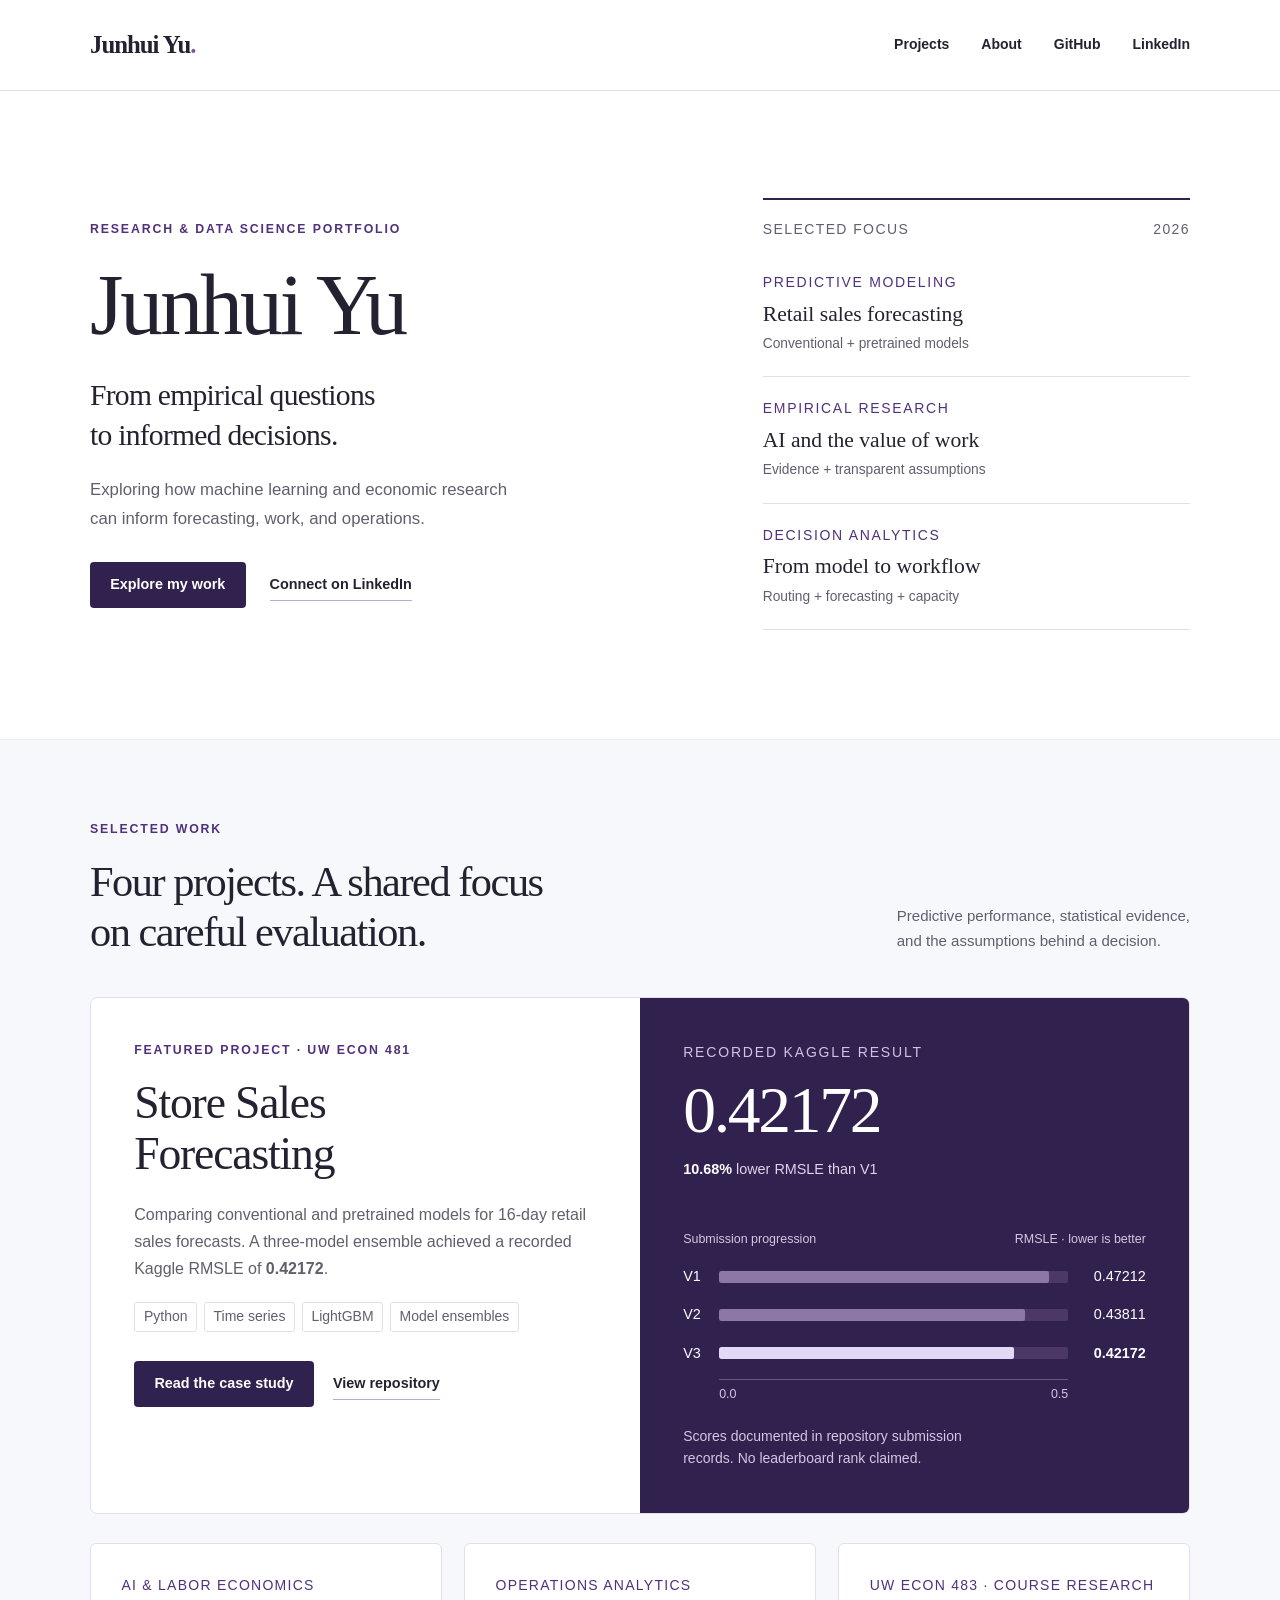
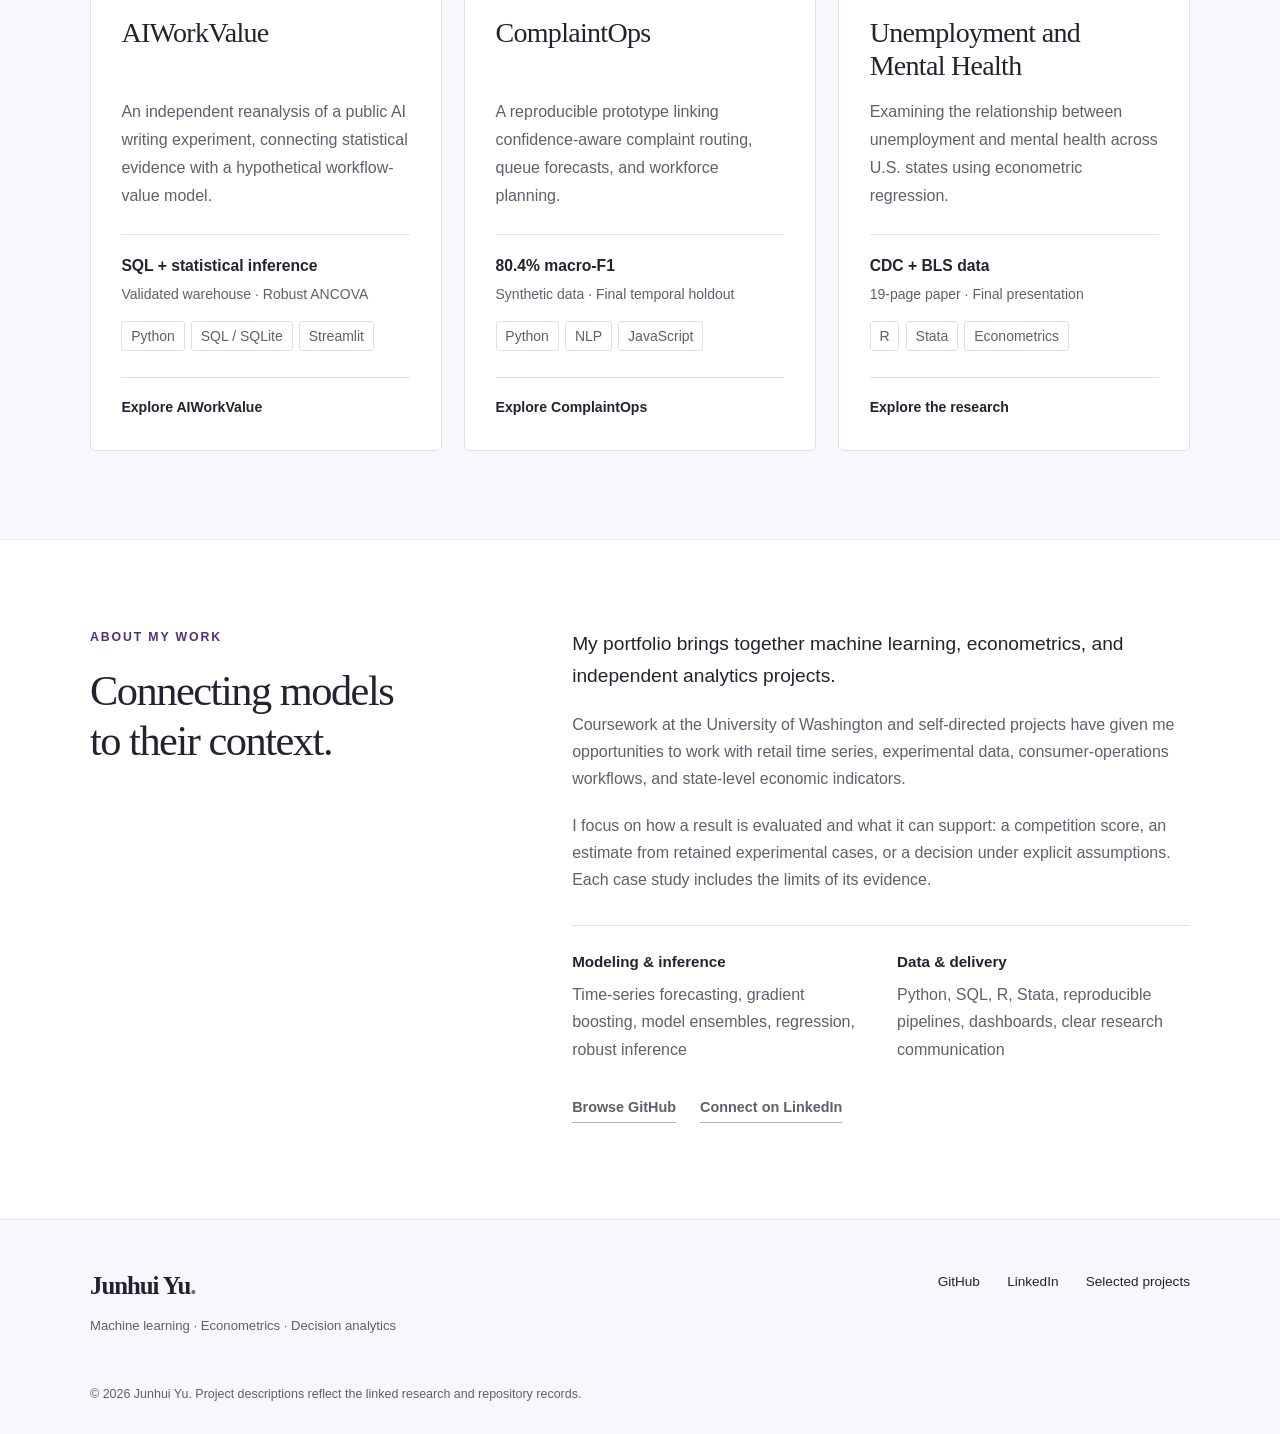
==== index.html @ fb5f219f "Publish Junhui Yu research and data science portfolio" ====
<!doctype html><html lang="en"><head><meta charset="utf-8"><meta name="viewport" content="width=device-width, initial-scale=1"><meta name="color-scheme" content="light"><meta name="description" content="Selected projects by Junhui Yu in retail forecasting, AI and work, operations analytics, and econometric research."><meta property="og:title" content="Junhui Yu | Research &amp; Data Science Portfolio"><meta property="og:description" content="Selected projects by Junhui Yu in retail forecasting, AI and work, operations analytics, and econometric research."><meta property="og:type" content="website"><meta name="theme-color" content="#31214e"><title>Junhui Yu | Research &amp; Data Science Portfolio</title><link rel="icon" href="favicon.svg" type="image/svg+xml"><link rel="stylesheet" href="styles.css"></head><body><a class="skip-link" href="#main">Skip to content</a><header class="site-header"><div class="shell header-inner"><a class="wordmark" href="index.html" aria-label="Junhui Yu home">Junhui Yu<span class="wordmark-dot">.</span></a><nav aria-label="Main navigation"><a href="#projects">Projects</a><a href="#about">About</a><a href="https://github.com/Simon-Yu-analytics" class="" target="_blank" rel="noopener noreferrer">GitHub<span class="sr-only"> (opens in a new tab)</span></a><a href="https://www.linkedin.com/in/simon-yu-014729362/" class="" target="_blank" rel="noopener noreferrer">LinkedIn<span class="sr-only"> (opens in a new tab)</span></a></nav></div></header><main id="main"><section class="hero shell"><div class="hero-copy"><p class="eyebrow">Research &amp; data science portfolio</p><h1>Junhui Yu</h1><p class="hero-statement">From empirical questions<br class="desktop-break"> to informed decisions.</p><p class="hero-description">Exploring how machine learning and economic research can inform forecasting, work, and operations.</p><div class="actions"><a class="button primary" href="#projects">Explore my work</a><a href="https://www.linkedin.com/in/simon-yu-014729362/" class="text-link" target="_blank" rel="noopener noreferrer">Connect on LinkedIn<span class="sr-only"> (opens in a new tab)</span></a></div></div><div class="hero-index"><div class="index-heading"><span>Selected focus</span><span>2026</span></div><a href="store-sales.html"><span>Predictive modeling</span><strong>Retail sales forecasting</strong><small>Conventional + pretrained models</small></a><a href="aiworkvalue.html"><span>Empirical research</span><strong>AI and the value of work</strong><small>Evidence + transparent assumptions</small></a><a href="complaintops.html"><span>Decision analytics</span><strong>From model to workflow</strong><small>Routing + forecasting + capacity</small></a></div></section>
<section class="projects-section" id="projects"><div class="shell"><div class="section-heading"><div><p class="eyebrow">Selected work</p><h2>Four projects. A shared focus<br class="desktop-break"> on careful evaluation.</h2></div><p>Predictive performance, statistical evidence,<br class="desktop-break"> and the assumptions behind a decision.</p></div>
<article class="featured-project"><div class="featured-copy"><p class="eyebrow">Featured project · UW ECON 481</p><h3><a href="store-sales.html">Store Sales<br class="desktop-break"> Forecasting</a></h3><p>Comparing conventional and pretrained models for 16-day retail sales forecasts. A three-model ensemble achieved a recorded Kaggle RMSLE of <strong>0.42172</strong>.</p><div class="tags"><span>Python</span><span>Time series</span><span>LightGBM</span><span>Model ensembles</span></div><div class="actions"><a class="button primary" href="store-sales.html">Read the case study</a><a href="https://github.com/Simon-Yu-3/StoreSalesForecasting" class="text-link" target="_blank" rel="noopener noreferrer">View repository<span class="sr-only"> (opens in a new tab)</span></a></div></div><div class="featured-evidence"><p class="evidence-label">Recorded Kaggle result</p><div class="big-score">0.42172</div><p class="score-change"><strong>10.68%</strong> lower RMSLE than V1</p><div class="score-chart" role="img" aria-label="Recorded Kaggle RMSLE: V1 0.47212, V2 0.43811, V3 0.42172. Lower is better."><div class="chart-top"><span>Submission progression</span><span>RMSLE · lower is better</span></div><div class="bar-row"><span>V1</span><div class="bar-track"><div class="bar" style="width:94.424%"></div></div><strong>0.47212</strong></div><div class="bar-row"><span>V2</span><div class="bar-track"><div class="bar" style="width:87.622%"></div></div><strong>0.43811</strong></div><div class="bar-row best"><span>V3</span><div class="bar-track"><div class="bar" style="width:84.344%"></div></div><strong>0.42172</strong></div><div class="chart-axis"><span>0.0</span><span>0.5</span></div></div><p class="chart-note">Scores documented in repository submission records. No leaderboard rank claimed.</p></div></article>
<div class="project-grid"><article class="project-card"><div class="card-category">AI &amp; labor economics</div><h3><a href="aiworkvalue.html">AIWorkValue</a></h3><p>An independent reanalysis of a public AI writing experiment, connecting statistical evidence with a hypothetical workflow-value model.</p><div class="card-evidence"><strong>SQL + statistical inference</strong><span>Validated warehouse · Robust ANCOVA</span></div><div class="tags"><span>Python</span><span>SQL / SQLite</span><span>Streamlit</span></div><a class="case-link" href="aiworkvalue.html">Explore AIWorkValue</a></article>
<article class="project-card"><div class="card-category">Operations analytics</div><h3><a href="complaintops.html">ComplaintOps</a></h3><p>A reproducible prototype linking confidence-aware complaint routing, queue forecasts, and workforce planning.</p><div class="card-evidence"><strong>80.4% macro-F1</strong><span>Synthetic data · Final temporal holdout</span></div><div class="tags"><span>Python</span><span>NLP</span><span>JavaScript</span></div><a class="case-link" href="complaintops.html">Explore ComplaintOps</a></article>
<article class="project-card"><div class="card-category">UW ECON 483 · Course research</div><h3><a href="unemployment-mental-health.html">Unemployment and<br> Mental Health</a></h3><p>Examining the relationship between unemployment and mental health across U.S. states using econometric regression.</p><div class="card-evidence"><strong>CDC + BLS data</strong><span>19-page paper · Final presentation</span></div><div class="tags"><span>R</span><span>Stata</span><span>Econometrics</span></div><a class="case-link" href="unemployment-mental-health.html">Explore the research</a></article></div></div></section>
<section class="about-section shell" id="about"><div><p class="eyebrow">About my work</p><h2>Connecting models<br> to their context.</h2></div><div class="about-copy"><p class="lead">My portfolio brings together machine learning, econometrics, and independent analytics projects.</p><p>Coursework at the University of Washington and self-directed projects have given me opportunities to work with retail time series, experimental data, consumer-operations workflows, and state-level economic indicators.</p><p>I focus on how a result is evaluated and what it can support: a competition score, an estimate from retained experimental cases, or a decision under explicit assumptions. Each case study includes the limits of its evidence.</p><div class="skills"><div><h3>Modeling &amp; inference</h3><p>Time-series forecasting, gradient boosting, model ensembles, regression, robust inference</p></div><div><h3>Data &amp; delivery</h3><p>Python, SQL, R, Stata, reproducible pipelines, dashboards, clear research communication</p></div></div><div class="actions"><a href="https://github.com/Simon-Yu-analytics" class="text-link" target="_blank" rel="noopener noreferrer">Browse GitHub<span class="sr-only"> (opens in a new tab)</span></a><a href="https://www.linkedin.com/in/simon-yu-014729362/" class="text-link" target="_blank" rel="noopener noreferrer">Connect on LinkedIn<span class="sr-only"> (opens in a new tab)</span></a></div></div></section></main><footer class="site-footer"><div class="shell footer-inner"><div><a class="wordmark" href="index.html">Junhui Yu<span class="wordmark-dot">.</span></a><p>Machine learning · Econometrics · Decision analytics</p></div><div class="footer-links"><a href="https://github.com/Simon-Yu-analytics" class="" target="_blank" rel="noopener noreferrer">GitHub<span class="sr-only"> (opens in a new tab)</span></a><a href="https://www.linkedin.com/in/simon-yu-014729362/" class="" target="_blank" rel="noopener noreferrer">LinkedIn<span class="sr-only"> (opens in a new tab)</span></a><a href="index.html#projects">Selected projects</a></div></div><div class="shell footer-note">© 2026 Junhui Yu. Project descriptions reflect the linked research and repository records.</div></footer></body></html>
---- styles.css ----
:root{--ink:#242231;--muted:#615e6e;--accent:#50317b;--accent-dark:#31214e;--pale:#f2eef8;--line:#e2dfea;--paper:#fff;--soft:#f7f8fb;--serif:Georgia,'Times New Roman',serif;--sans:-apple-system,BlinkMacSystemFont,'Segoe UI',Arial,sans-serif}*{box-sizing:border-box}html{scroll-behavior:smooth;scroll-padding-top:7rem}body{margin:0;background:var(--paper);color:var(--ink);font-family:var(--sans);font-size:1rem;line-height:1.7;-webkit-font-smoothing:antialiased}a{color:inherit;text-decoration:none}a:hover{color:var(--accent)}a:focus-visible{outline:3px solid #8c6ab5;outline-offset:5px;border-radius:2px}p{margin:0 0 1.2rem}h1,h2,h3{margin:0;font-weight:400;line-height:1.15}h1,h2{font-family:var(--serif);letter-spacing:-.035em}h3{letter-spacing:-.025em}strong{font-weight:650}::selection{background:#e4d9f5}.shell{max-width:1180px;margin:0 auto;padding-left:2.5rem;padding-right:2.5rem}.sr-only{position:absolute;width:1px;height:1px;padding:0;margin:-1px;overflow:hidden;clip:rect(0,0,0,0);white-space:nowrap;border:0}.skip-link{position:fixed;left:1rem;top:-5rem;z-index:100;padding:.65rem 1rem;background:var(--accent-dark);color:white}.skip-link:focus{top:1rem}.site-header{border-bottom:1px solid var(--line);background:rgba(255,255,255,.97);position:sticky;top:0;z-index:10}.header-inner{min-height:90px;display:flex;align-items:center;justify-content:space-between;gap:2rem}.wordmark{font-family:var(--serif);font-size:1.55rem;font-weight:700;letter-spacing:-.04em;white-space:nowrap}.wordmark-dot{color:#795a9d}.header-inner nav{display:flex;align-items:center;gap:2rem;font-size:.9rem;font-weight:550}.header-inner nav a:hover{text-decoration:underline;text-underline-offset:6px}.hero{display:grid;grid-template-columns:1.35fr 1fr;gap:6rem;padding-top:6.7rem;padding-bottom:6.8rem;align-items:center}.eyebrow{font-size:.77rem;letter-spacing:.15em;line-height:1.6;text-transform:uppercase;font-weight:650;color:var(--accent);margin-bottom:1.1rem}.hero h1{font-size:clamp(3.8rem,6.7vw,5.4rem);margin-bottom:1.25rem}.hero-statement{font-family:var(--serif);font-size:1.85rem;line-height:1.35;letter-spacing:-.025em;margin-bottom:1.3rem}.hero-description{max-width:440px;color:var(--muted);font-size:1.05rem}.actions{display:flex;align-items:center;gap:1.5rem;flex-wrap:wrap;margin-top:1.8rem}.button{display:inline-flex;align-items:center;justify-content:center;min-height:46px;padding:.7rem 1.2rem;font-size:.9rem;font-weight:600;border:1px solid transparent;border-radius:4px;line-height:1.5;transition:background .15s}.button.primary{background:var(--accent-dark);color:white}.button.primary:hover{background:#523574}.text-link{font-size:.9rem;font-weight:600;border-bottom:1px solid #b9accb;padding:.2rem 0}.hero-index{border-top:2px solid var(--accent-dark);padding-top:1.1rem}.index-heading{display:flex;justify-content:space-between;gap:1rem;color:var(--muted);font-size:.77rem;text-transform:uppercase;letter-spacing:.1em;padding-bottom:.6rem}.hero-index>a{display:block;border-bottom:1px solid var(--line);padding:1.25rem 0}.hero-index>a span{display:block;text-transform:uppercase;font-size:.71rem;letter-spacing:.12em;color:var(--accent);margin-bottom:.25rem}.hero-index>a strong{display:block;font-family:var(--serif);font-size:1.35rem;font-weight:400;line-height:1.4}.hero-index>a small{font-size:.86rem;color:var(--muted)}.projects-section{background:var(--soft);padding:5rem 0 5.5rem;border-top:1px solid #eeedf3;border-bottom:1px solid #eeedf3}.section-heading{display:flex;justify-content:space-between;gap:3rem;align-items:flex-end;margin-bottom:2.5rem}.section-heading h2,.about-section h2{font-size:2.65rem;line-height:1.18}.section-heading>p{font-size:.94rem;color:var(--muted);margin-bottom:.2rem}.featured-project{display:grid;grid-template-columns:1fr 1fr;background:white;border:1px solid var(--line);border-radius:7px;overflow:hidden;margin-bottom:1.8rem}.featured-copy{padding:2.7rem}.featured-copy h3{font-family:var(--serif);font-size:2.85rem;line-height:1.1;margin-bottom:1.4rem}.featured-copy>p:not(.eyebrow){font-size:1rem;color:var(--muted)}.featured-copy .actions{gap:1.2rem}.tags{display:flex;flex-wrap:wrap;gap:.4rem;margin-top:1.2rem}.tags span{font-size:.76rem;line-height:1.5;color:var(--muted);border:1px solid var(--line);padding:.22rem .55rem;border-radius:3px}.featured-evidence{background:var(--accent-dark);color:white;padding:2.7rem;display:flex;flex-direction:column;justify-content:center}.evidence-label{font-size:.75rem;letter-spacing:.13em;text-transform:uppercase;color:#d1c3e3;margin-bottom:.4rem}.big-score{font-family:var(--serif);font-size:4.1rem;line-height:1.2;font-variant-numeric:tabular-nums;letter-spacing:-.035em}.score-change{color:#dfd5eb;font-size:.9rem;margin-top:.45rem;margin-bottom:2rem}.score-change strong{color:white}.score-chart{width:100%;margin:1rem 0 1.2rem;font-variant-numeric:tabular-nums}.chart-top{display:flex;justify-content:space-between;gap:1rem;font-size:.75rem;line-height:1.5;color:var(--muted);margin-bottom:1rem}.bar-row{display:grid;grid-template-columns:1.6rem minmax(0,1fr) 4.2rem;align-items:center;gap:.65rem;font-size:.85rem;margin:.85rem 0}.bar-track{background:#eeebf3;overflow:hidden;height:12px;border-radius:2px}.bar{height:100%;background:#bfb3d1;border-radius:2px}.bar-row strong{font-weight:500;text-align:right}.bar-row.best .bar{background:#6d4996}.bar-row.best strong{font-weight:750}.chart-axis{display:flex;justify-content:space-between;font-size:.7rem;color:var(--muted);margin:0 4.85rem 0 2.25rem;border-top:1px solid var(--line);padding-top:.3rem}.featured-evidence .chart-top,.featured-evidence .chart-axis{color:#d3c7e3}.featured-evidence .bar-track{background:#4c3866}.featured-evidence .bar{background:#8d77a9}.featured-evidence .best .bar{background:#e4d8f7}.featured-evidence .chart-axis{border-color:#6b557e}.chart-note{font-size:.76rem;color:#d3c7e3;line-height:1.6;margin:0;max-width:320px}.project-grid{display:grid;grid-template-columns:repeat(3,minmax(0,1fr));gap:1.4rem}.project-card{background:white;border:1px solid var(--line);border-radius:6px;padding:1.9rem;display:flex;flex-direction:column}.card-category{font-size:.71rem;line-height:1.6;text-transform:uppercase;letter-spacing:.09em;color:var(--accent);margin-bottom:1.2rem}.project-card h3{font-family:var(--serif);font-size:1.75rem;line-height:1.18;min-height:4.15rem;margin-bottom:1rem}.project-card>p{font-size:.92rem;color:var(--muted);line-height:1.75;margin-bottom:1.5rem}.card-evidence{border-top:1px solid var(--line);padding-top:1.1rem;margin-top:auto}.card-evidence strong{font-size:.98rem;display:block}.card-evidence span{font-size:.78rem;color:var(--muted);line-height:1.5;display:block;margin-top:.3rem}.project-card .tags{margin-top:1rem}.case-link{font-size:.88rem;font-weight:650;border-top:1px solid var(--line);margin-top:1.6rem;padding-top:1.15rem}.case-link:hover{text-decoration:underline;text-underline-offset:4px}.about-section{display:grid;grid-template-columns:1fr 1.6fr;gap:6rem;padding-top:5.5rem;padding-bottom:6rem}.about-copy{color:var(--muted)}.lead{font-size:1.2rem;line-height:1.65;color:var(--ink)}.skills{display:grid;grid-template-columns:1fr 1fr;gap:2rem;margin-top:2rem;border-top:1px solid var(--line);padding-top:1.7rem}.skills h3{font-size:.95rem;font-weight:650;letter-spacing:0;color:var(--ink);margin-bottom:.65rem}.skills p{font-size:.89rem;margin-bottom:0}.site-footer{background:var(--soft);border-top:1px solid var(--line);padding:2.8rem 0 1.8rem}.footer-inner{display:flex;justify-content:space-between;gap:2rem}.footer-inner p{font-size:.82rem;color:var(--muted);margin-top:.5rem}.footer-links{display:flex;gap:1.7rem;align-items:flex-start;font-size:.85rem;padding-top:.3rem}.footer-links a:hover{text-decoration:underline}.footer-note{font-size:.73rem;color:var(--muted);margin-top:1.7rem}.back-link{display:inline-block;font-size:.86rem;color:var(--muted);border-bottom:1px solid var(--line);margin-top:2.5rem}.study-hero{padding:3rem 0 3.2rem;border-bottom:1px solid var(--line)}.study-hero h1{font-size:clamp(2.8rem,5.3vw,4.3rem);max-width:920px}.study-summary{font-size:1.22rem;color:var(--muted);max-width:800px;margin-top:1.7rem;margin-bottom:2rem;line-height:1.65}.project-meta{display:grid;grid-template-columns:1fr 1fr 1.6fr;gap:2rem;max-width:1000px;margin:0;padding:0}.project-meta dt{font-size:.71rem;letter-spacing:.1em;text-transform:uppercase;color:var(--muted);margin-bottom:.35rem}.project-meta dd{margin:0;font-size:.9rem}.study-layout{display:grid;grid-template-columns:200px minmax(0,1fr);gap:4rem;padding-top:3rem;padding-bottom:4rem}.study-sidebar{align-self:start;position:sticky;top:125px}.study-sidebar .eyebrow{font-size:.68rem;margin-bottom:1rem}.study-sidebar nav{display:flex;flex-direction:column;gap:.55rem;border-left:1px solid var(--line);padding-left:1rem;font-size:.85rem;color:var(--muted)}.study-sidebar a:hover{color:var(--accent);text-decoration:underline}.study-content{min-width:0;max-width:780px}.study-section{padding-bottom:2.8rem;margin-bottom:2.8rem;border-bottom:1px solid var(--line);scroll-margin-top:7rem}.study-section:last-child{border-bottom:0;margin-bottom:0;padding-bottom:0}.study-section h2{font-family:var(--serif);font-size:2rem;margin-bottom:1.4rem}.study-section p{color:var(--muted)}.study-section p.lead{color:var(--ink)}.stat-grid{display:grid;grid-template-columns:repeat(3,minmax(0,1fr));gap:1.5rem;margin:1.7rem 0 2rem;padding:1.5rem 0;border-top:1px solid var(--line);border-bottom:1px solid var(--line)}.stat-grid.two{grid-template-columns:repeat(2,minmax(0,1fr))}.stat-grid strong{display:block;font-family:var(--serif);font-size:1.9rem;font-weight:400;color:var(--accent-dark);line-height:1.3}.stat-grid span{display:block;font-size:.79rem;line-height:1.5;color:var(--muted);margin-top:.4rem}.method-list{padding-left:1.25rem;color:var(--muted)}.method-list li{padding-left:.5rem;margin-bottom:1.3rem}.method-list strong{color:var(--ink)}.source-note{font-size:.82rem;line-height:1.7;border-left:2px solid #cbbddc;padding-left:1rem}.resource-list{list-style:none;padding:0;margin:0}.resource-list li{padding:1rem 0;border-bottom:1px solid var(--line)}.resource-list li:first-child{padding-top:0}.resource-list li:last-child{border-bottom:0}.resource-list a{font-weight:600;color:var(--accent);text-decoration:underline;text-underline-offset:4px}.resource-list span{display:block;color:var(--muted);font-size:.87rem;margin-top:.3rem}.result-pair{display:grid;grid-template-columns:1fr 1fr;gap:2rem;padding:1.7rem 0;margin:1rem 0 1.8rem;border-top:1px solid var(--line);border-bottom:1px solid var(--line)}.result-pair span{font-size:.82rem;color:var(--muted);display:block}.result-pair strong{font-family:var(--serif);font-size:2.25rem;display:block;color:var(--accent-dark);font-weight:400;margin:.4rem 0}.result-pair p{font-size:.86rem;margin-bottom:0}.workflow{display:grid;grid-template-columns:repeat(4,minmax(0,1fr));gap:1px;background:var(--line);border:1px solid var(--line);border-radius:4px;overflow:hidden;margin:1.5rem 0 2rem}.workflow span{padding:1rem .7rem;background:var(--pale);font-size:.78rem;font-weight:600;text-align:center;line-height:1.5;color:var(--accent-dark)}.record-list{margin:0}.record-list div{display:grid;grid-template-columns:140px 1fr;gap:1.5rem;border-bottom:1px solid var(--line);padding:.8rem 0;font-size:.9rem}.record-list dt{color:var(--muted)}.record-list dd{margin:0}.next-project{padding:2rem 0 3rem;border-top:1px solid var(--line);display:flex;align-items:center;justify-content:space-between;gap:2rem}.next-project span{color:var(--muted);font-size:.85rem}.next-project>a{font-family:var(--serif);font-size:1.7rem;line-height:1.3;color:var(--accent)}
@media(min-width:1450px){.hero{padding-top:7.5rem;padding-bottom:7.5rem}}@media(max-width:1000px){.hero{gap:3rem}.hero-statement{font-size:1.6rem}.featured-copy,.featured-evidence{padding:2rem}.project-card{padding:1.4rem}.project-grid{gap:1rem}.project-card h3{font-size:1.5rem}.about-section{gap:3rem}.study-layout{gap:2.5rem;grid-template-columns:160px minmax(0,1fr)}.section-heading h2,.about-section h2{font-size:2.3rem}.section-heading>p{max-width:250px}.desktop-break{display:none}}
@media(max-width:760px){html{scroll-padding-top:8rem}.shell{padding-left:1.4rem;padding-right:1.4rem}.header-inner{min-height:95px;gap:.7rem;flex-wrap:wrap;justify-content:flex-start;padding-top:.85rem;padding-bottom:.85rem}.wordmark{font-size:1.4rem}.header-inner nav{margin-left:auto;gap:1rem;font-size:.8rem}.hero{grid-template-columns:1fr;gap:3rem;padding-top:3.5rem;padding-bottom:3.5rem}.hero h1{font-size:4.1rem}.hero-statement{font-size:1.7rem;max-width:400px}.hero-description{font-size:1rem}.hero-index{max-width:none}.hero-index>a{padding:.9rem 0}.hero-index>a strong{font-size:1.2rem}.hero-index>a small{font-size:.82rem}.projects-section{padding:3.3rem 0}.section-heading{display:block;margin-bottom:2rem}.section-heading>p{max-width:none;margin-top:1.2rem}.section-heading h2,.about-section h2{font-size:2.2rem}.featured-project{grid-template-columns:1fr}.featured-copy{padding:1.8rem}.featured-copy h3{font-size:2.5rem}.featured-evidence{padding:1.8rem}.big-score{font-size:3.6rem}.featured-evidence .score-chart{max-width:480px}.project-grid{grid-template-columns:1fr}.project-card{padding:1.8rem}.project-card h3{font-size:1.8rem;min-height:0}.project-card>p{font-size:1rem}.card-category{font-size:.75rem}.card-evidence span{font-size:.82rem}.case-link{font-size:.95rem}.about-section{grid-template-columns:1fr;gap:1.8rem;padding-top:3.5rem;padding-bottom:3.8rem}.about-section h2 br{display:none}.skills{gap:1.5rem}.footer-inner{flex-direction:column;gap:1rem}.footer-links{flex-wrap:wrap;gap:1.3rem}.footer-note{margin-top:2rem}.study-hero{padding:2rem 0 2.5rem}.study-hero h1{font-size:2.9rem}.study-summary{font-size:1.1rem}.project-meta{grid-template-columns:1fr 1fr;gap:1.1rem 1.5rem}.project-meta>div:last-child{grid-column:1/-1}.study-layout{display:block;padding-top:2rem;padding-bottom:2.5rem}.study-sidebar{position:static;border-bottom:1px solid var(--line);padding-bottom:1.5rem;margin-bottom:2.2rem}.study-sidebar nav{flex-direction:row;flex-wrap:wrap;gap:.6rem 1.1rem;border:0;padding:0;font-size:.85rem}.study-section{margin-bottom:2.2rem;padding-bottom:2.2rem}.study-section h2{font-size:1.9rem}.study-section{scroll-margin-top:8rem}.stat-grid{gap:1rem}.stat-grid strong{font-size:1.5rem}.stat-grid span{font-size:.77rem}.result-pair{gap:1.5rem}.result-pair strong{font-size:1.9rem}.workflow{grid-template-columns:1fr 1fr}.next-project{display:block}.next-project span{display:block;margin-bottom:.6rem}.next-project>a{font-size:1.55rem}.back-link{margin-top:1.7rem}}
@media(max-width:420px){.header-inner{display:block}.header-inner nav{margin-top:.6rem;justify-content:space-between;gap:.5rem}.hero h1{font-size:3.6rem}.actions{gap:1rem}.button{padding:.65rem 1rem}.featured-copy,.featured-evidence,.project-card{padding:1.4rem}.section-heading h2{font-size:2rem}.skills,.result-pair{grid-template-columns:1fr}.stat-grid{gap:.65rem}.stat-grid strong{font-size:1.35rem}.stat-grid span{font-size:.75rem}.study-hero h1{font-size:2.55rem}.chart-top{font-size:.7rem;gap:.5rem}.record-list div{grid-template-columns:105px 1fr;gap:1rem}.bar-row{grid-template-columns:1.4rem minmax(0,1fr) 4rem;gap:.5rem}.chart-axis{margin-left:1.9rem;margin-right:4.5rem}}
@media(prefers-reduced-motion:reduce){html{scroll-behavior:auto}*{transition:none!important}}@media print{.site-header,.site-footer,.study-sidebar,.actions,.next-project,.back-link{display:none}.shell{max-width:none;padding:0}.study-layout{display:block}.study-hero{padding:1rem 0}.study-content{max-width:none}a{color:inherit}.study-section{break-inside:avoid}.hero{padding:1rem 0}.project-grid{grid-template-columns:1fr}.featured-project{break-inside:avoid}.projects-section{background:white}.featured-evidence{background:#f2eef8;color:#242231}.featured-evidence .chart-note,.featured-evidence .chart-top,.featured-evidence .chart-axis{color:#615e6e}}

/* Readable labels and narrow-screen statistics. */
.header-inner nav,.study-sidebar nav,.index-heading,.hero-index>a span,.card-category,.project-meta dt{font-size:.875rem}.project-card>p,.skills p{font-size:1rem}.study-sidebar .eyebrow,.footer-note,.chart-axis,.chart-top{font-size:.78rem}.tags span,.evidence-label,.card-evidence span,.stat-grid span,.chart-note{font-size:.875rem}.bar-row{font-size:.9rem}@media(max-width:420px){.header-inner nav{font-size:.875rem}.stat-grid{grid-template-columns:1fr;gap:1.2rem}.stat-grid.two{grid-template-columns:1fr 1fr}.stat-grid strong{font-size:1.65rem}.stat-grid span{font-size:.875rem}.card-category{font-size:.875rem}.chart-top{font-size:.75rem}.header-inner{min-height:104px}.study-section{scroll-margin-top:8rem}}
.study-section{scroll-margin-top:1rem}
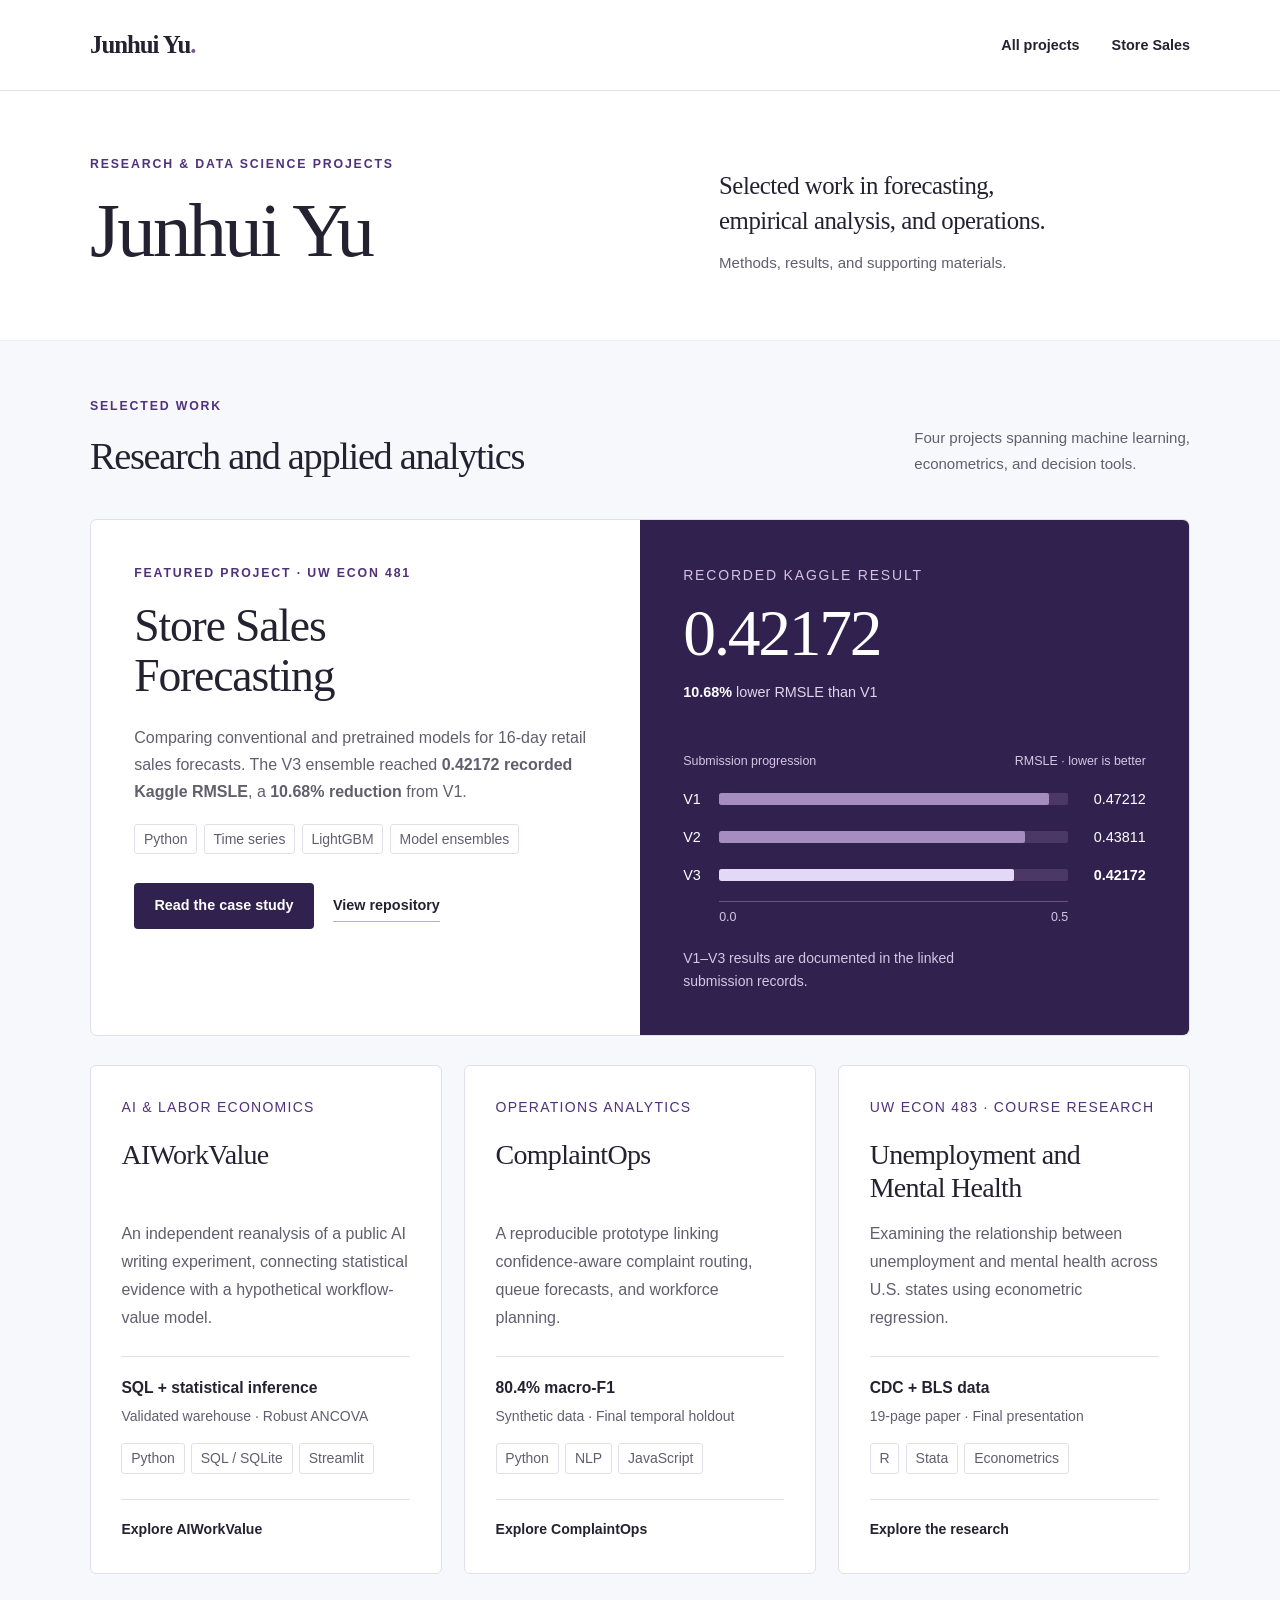
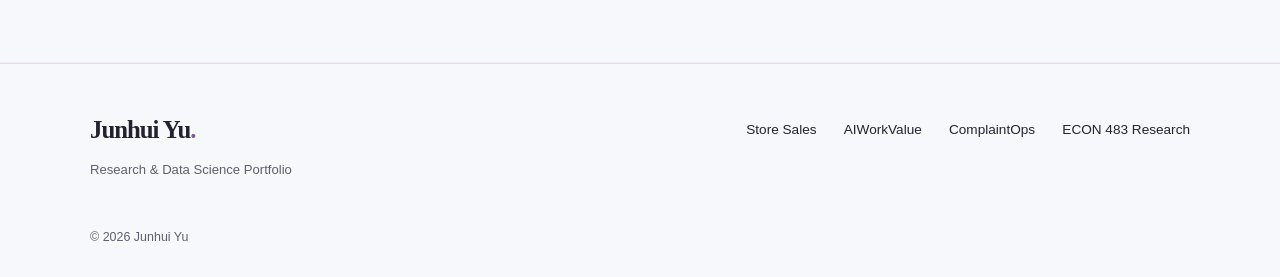
==== commit e4d36fc6: "Focus portfolio on project work and refine presentation" ====
--- a/index.html
+++ b/index.html
@@ -1,7 +1,7 @@
-<!doctype html><html lang="en"><head><meta charset="utf-8"><meta name="viewport" content="width=device-width, initial-scale=1"><meta name="color-scheme" content="light"><meta name="description" content="Selected projects by Junhui Yu in retail forecasting, AI and work, operations analytics, and econometric research."><meta property="og:title" content="Junhui Yu | Research &amp; Data Science Portfolio"><meta property="og:description" content="Selected projects by Junhui Yu in retail forecasting, AI and work, operations analytics, and econometric research."><meta property="og:type" content="website"><meta name="theme-color" content="#31214e"><title>Junhui Yu | Research &amp; Data Science Portfolio</title><link rel="icon" href="favicon.svg" type="image/svg+xml"><link rel="stylesheet" href="styles.css"></head><body><a class="skip-link" href="#main">Skip to content</a><header class="site-header"><div class="shell header-inner"><a class="wordmark" href="index.html" aria-label="Junhui Yu home">Junhui Yu<span class="wordmark-dot">.</span></a><nav aria-label="Main navigation"><a href="#projects">Projects</a><a href="#about">About</a><a href="https://github.com/Simon-Yu-analytics" class="" target="_blank" rel="noopener noreferrer">GitHub<span class="sr-only"> (opens in a new tab)</span></a><a href="https://www.linkedin.com/in/simon-yu-014729362/" class="" target="_blank" rel="noopener noreferrer">LinkedIn<span class="sr-only"> (opens in a new tab)</span></a></nav></div></header><main id="main"><section class="hero shell"><div class="hero-copy"><p class="eyebrow">Research &amp; data science portfolio</p><h1>Junhui Yu</h1><p class="hero-statement">From empirical questions<br class="desktop-break"> to informed decisions.</p><p class="hero-description">Exploring how machine learning and economic research can inform forecasting, work, and operations.</p><div class="actions"><a class="button primary" href="#projects">Explore my work</a><a href="https://www.linkedin.com/in/simon-yu-014729362/" class="text-link" target="_blank" rel="noopener noreferrer">Connect on LinkedIn<span class="sr-only"> (opens in a new tab)</span></a></div></div><div class="hero-index"><div class="index-heading"><span>Selected focus</span><span>2026</span></div><a href="store-sales.html"><span>Predictive modeling</span><strong>Retail sales forecasting</strong><small>Conventional + pretrained models</small></a><a href="aiworkvalue.html"><span>Empirical research</span><strong>AI and the value of work</strong><small>Evidence + transparent assumptions</small></a><a href="complaintops.html"><span>Decision analytics</span><strong>From model to workflow</strong><small>Routing + forecasting + capacity</small></a></div></section>
-<section class="projects-section" id="projects"><div class="shell"><div class="section-heading"><div><p class="eyebrow">Selected work</p><h2>Four projects. A shared focus<br class="desktop-break"> on careful evaluation.</h2></div><p>Predictive performance, statistical evidence,<br class="desktop-break"> and the assumptions behind a decision.</p></div>
-<article class="featured-project"><div class="featured-copy"><p class="eyebrow">Featured project · UW ECON 481</p><h3><a href="store-sales.html">Store Sales<br class="desktop-break"> Forecasting</a></h3><p>Comparing conventional and pretrained models for 16-day retail sales forecasts. A three-model ensemble achieved a recorded Kaggle RMSLE of <strong>0.42172</strong>.</p><div class="tags"><span>Python</span><span>Time series</span><span>LightGBM</span><span>Model ensembles</span></div><div class="actions"><a class="button primary" href="store-sales.html">Read the case study</a><a href="https://github.com/Simon-Yu-3/StoreSalesForecasting" class="text-link" target="_blank" rel="noopener noreferrer">View repository<span class="sr-only"> (opens in a new tab)</span></a></div></div><div class="featured-evidence"><p class="evidence-label">Recorded Kaggle result</p><div class="big-score">0.42172</div><p class="score-change"><strong>10.68%</strong> lower RMSLE than V1</p><div class="score-chart" role="img" aria-label="Recorded Kaggle RMSLE: V1 0.47212, V2 0.43811, V3 0.42172. Lower is better."><div class="chart-top"><span>Submission progression</span><span>RMSLE · lower is better</span></div><div class="bar-row"><span>V1</span><div class="bar-track"><div class="bar" style="width:94.424%"></div></div><strong>0.47212</strong></div><div class="bar-row"><span>V2</span><div class="bar-track"><div class="bar" style="width:87.622%"></div></div><strong>0.43811</strong></div><div class="bar-row best"><span>V3</span><div class="bar-track"><div class="bar" style="width:84.344%"></div></div><strong>0.42172</strong></div><div class="chart-axis"><span>0.0</span><span>0.5</span></div></div><p class="chart-note">Scores documented in repository submission records. No leaderboard rank claimed.</p></div></article>
+<!doctype html><html lang="en"><head><meta charset="utf-8"><meta name="viewport" content="width=device-width, initial-scale=1"><meta name="color-scheme" content="light"><meta name="description" content="Selected projects by Junhui Yu in retail forecasting, AI and work, operations analytics, and econometric research."><meta property="og:title" content="Junhui Yu | Research &amp; Data Science Portfolio"><meta property="og:description" content="Selected projects by Junhui Yu in retail forecasting, AI and work, operations analytics, and econometric research."><meta property="og:type" content="website"><meta name="theme-color" content="#31214e"><title>Junhui Yu | Research &amp; Data Science Portfolio</title><link rel="icon" href="favicon.svg" type="image/svg+xml"><link rel="stylesheet" href="styles.css"></head><body><a class="skip-link" href="#main">Skip to content</a><header class="site-header"><div class="shell header-inner"><a class="wordmark" href="index.html" aria-label="Junhui Yu home">Junhui Yu<span class="wordmark-dot">.</span></a><nav aria-label="Main navigation"><a href="index.html#projects">All projects</a><a href="store-sales.html">Store Sales</a></nav></div></header><main id="main"><section class="work-intro shell"><div><p class="eyebrow">Research &amp; data science projects</p><h1>Junhui Yu</h1></div><div class="intro-description"><p>Selected work in forecasting,<br class="desktop-break"> empirical analysis, and operations.</p><span>Methods, results, and supporting materials.</span></div></section>
+<section class="projects-section" id="projects"><div class="shell"><div class="section-heading"><div><p class="eyebrow">Selected work</p><h2>Research and applied analytics</h2></div><p>Four projects spanning machine learning,<br class="desktop-break"> econometrics, and decision tools.</p></div>
+<article class="featured-project"><div class="featured-copy"><p class="eyebrow">Featured project · UW ECON 481</p><h3><a href="store-sales.html">Store Sales<br class="desktop-break"> Forecasting</a></h3><p>Comparing conventional and pretrained models for 16-day retail sales forecasts. The V3 ensemble reached <strong>0.42172 recorded Kaggle RMSLE</strong>, a <strong>10.68% reduction</strong> from V1.</p><div class="tags"><span>Python</span><span>Time series</span><span>LightGBM</span><span>Model ensembles</span></div><div class="actions"><a class="button primary" href="store-sales.html">Read the case study</a><a href="https://github.com/Simon-Yu-3/StoreSalesForecasting" class="text-link" target="_blank" rel="noopener noreferrer">View repository<span class="sr-only"> (opens in a new tab)</span></a></div></div><div class="featured-evidence"><p class="evidence-label">Recorded Kaggle result</p><div class="big-score">0.42172</div><p class="score-change"><strong>10.68%</strong> lower RMSLE than V1</p><div class="score-chart" role="img" aria-label="Recorded Kaggle RMSLE: V1 0.47212, V2 0.43811, V3 0.42172. Lower is better."><div class="chart-top"><span>Submission progression</span><span>RMSLE · lower is better</span></div><div class="bar-row"><span>V1</span><div class="bar-track"><div class="bar" style="width:94.424%"></div></div><strong>0.47212</strong></div><div class="bar-row"><span>V2</span><div class="bar-track"><div class="bar" style="width:87.622%"></div></div><strong>0.43811</strong></div><div class="bar-row best"><span>V3</span><div class="bar-track"><div class="bar" style="width:84.344%"></div></div><strong>0.42172</strong></div><div class="chart-axis"><span>0.0</span><span>0.5</span></div></div><p class="chart-note">V1–V3 results are documented in the linked submission records.</p></div></article>
 <div class="project-grid"><article class="project-card"><div class="card-category">AI &amp; labor economics</div><h3><a href="aiworkvalue.html">AIWorkValue</a></h3><p>An independent reanalysis of a public AI writing experiment, connecting statistical evidence with a hypothetical workflow-value model.</p><div class="card-evidence"><strong>SQL + statistical inference</strong><span>Validated warehouse · Robust ANCOVA</span></div><div class="tags"><span>Python</span><span>SQL / SQLite</span><span>Streamlit</span></div><a class="case-link" href="aiworkvalue.html">Explore AIWorkValue</a></article>
 <article class="project-card"><div class="card-category">Operations analytics</div><h3><a href="complaintops.html">ComplaintOps</a></h3><p>A reproducible prototype linking confidence-aware complaint routing, queue forecasts, and workforce planning.</p><div class="card-evidence"><strong>80.4% macro-F1</strong><span>Synthetic data · Final temporal holdout</span></div><div class="tags"><span>Python</span><span>NLP</span><span>JavaScript</span></div><a class="case-link" href="complaintops.html">Explore ComplaintOps</a></article>
 <article class="project-card"><div class="card-category">UW ECON 483 · Course research</div><h3><a href="unemployment-mental-health.html">Unemployment and<br> Mental Health</a></h3><p>Examining the relationship between unemployment and mental health across U.S. states using econometric regression.</p><div class="card-evidence"><strong>CDC + BLS data</strong><span>19-page paper · Final presentation</span></div><div class="tags"><span>R</span><span>Stata</span><span>Econometrics</span></div><a class="case-link" href="unemployment-mental-health.html">Explore the research</a></article></div></div></section>
-<section class="about-section shell" id="about"><div><p class="eyebrow">About my work</p><h2>Connecting models<br> to their context.</h2></div><div class="about-copy"><p class="lead">My portfolio brings together machine learning, econometrics, and independent analytics projects.</p><p>Coursework at the University of Washington and self-directed projects have given me opportunities to work with retail time series, experimental data, consumer-operations workflows, and state-level economic indicators.</p><p>I focus on how a result is evaluated and what it can support: a competition score, an estimate from retained experimental cases, or a decision under explicit assumptions. Each case study includes the limits of its evidence.</p><div class="skills"><div><h3>Modeling &amp; inference</h3><p>Time-series forecasting, gradient boosting, model ensembles, regression, robust inference</p></div><div><h3>Data &amp; delivery</h3><p>Python, SQL, R, Stata, reproducible pipelines, dashboards, clear research communication</p></div></div><div class="actions"><a href="https://github.com/Simon-Yu-analytics" class="text-link" target="_blank" rel="noopener noreferrer">Browse GitHub<span class="sr-only"> (opens in a new tab)</span></a><a href="https://www.linkedin.com/in/simon-yu-014729362/" class="text-link" target="_blank" rel="noopener noreferrer">Connect on LinkedIn<span class="sr-only"> (opens in a new tab)</span></a></div></div></section></main><footer class="site-footer"><div class="shell footer-inner"><div><a class="wordmark" href="index.html">Junhui Yu<span class="wordmark-dot">.</span></a><p>Machine learning · Econometrics · Decision analytics</p></div><div class="footer-links"><a href="https://github.com/Simon-Yu-analytics" class="" target="_blank" rel="noopener noreferrer">GitHub<span class="sr-only"> (opens in a new tab)</span></a><a href="https://www.linkedin.com/in/simon-yu-014729362/" class="" target="_blank" rel="noopener noreferrer">LinkedIn<span class="sr-only"> (opens in a new tab)</span></a><a href="index.html#projects">Selected projects</a></div></div><div class="shell footer-note">© 2026 Junhui Yu. Project descriptions reflect the linked research and repository records.</div></footer></body></html>+</main><footer class="site-footer"><div class="shell footer-inner"><div><a class="wordmark" href="index.html">Junhui Yu<span class="wordmark-dot">.</span></a><p>Research &amp; Data Science Portfolio</p></div><nav class="footer-links" aria-label="Project navigation"><a href="store-sales.html">Store Sales</a><a href="aiworkvalue.html">AIWorkValue</a><a href="complaintops.html">ComplaintOps</a><a href="unemployment-mental-health.html">ECON 483 Research</a></nav></div><div class="shell footer-note">© 2026 Junhui Yu</div></footer></body></html>
--- a/styles.css
+++ b/styles.css
@@ -7,3 +7,7 @@
 /* Readable labels and narrow-screen statistics. */
 .header-inner nav,.study-sidebar nav,.index-heading,.hero-index>a span,.card-category,.project-meta dt{font-size:.875rem}.project-card>p,.skills p{font-size:1rem}.study-sidebar .eyebrow,.footer-note,.chart-axis,.chart-top{font-size:.78rem}.tags span,.evidence-label,.card-evidence span,.stat-grid span,.chart-note{font-size:.875rem}.bar-row{font-size:.9rem}@media(max-width:420px){.header-inner nav{font-size:.875rem}.stat-grid{grid-template-columns:1fr;gap:1.2rem}.stat-grid.two{grid-template-columns:1fr 1fr}.stat-grid strong{font-size:1.65rem}.stat-grid span{font-size:.875rem}.card-category{font-size:.875rem}.chart-top{font-size:.75rem}.header-inner{min-height:104px}.study-section{scroll-margin-top:8rem}}
 .study-section{scroll-margin-top:1rem}
+
+/* Project-only presentation. */
+.work-intro{display:grid;grid-template-columns:1.2fr 1fr;gap:4rem;align-items:end;padding-top:4rem;padding-bottom:4rem}.work-intro h1{font-size:clamp(3.5rem,6vw,5rem)}.work-intro .eyebrow{margin-bottom:.8rem}.intro-description>p{font-family:var(--serif);font-size:1.55rem;line-height:1.4;letter-spacing:-.02em;margin-bottom:.65rem}.intro-description>span{font-size:.94rem;color:var(--muted)}.projects-section{padding-top:3.5rem}.section-heading h2{max-width:610px;font-size:2.4rem}.footer-links{flex-wrap:wrap;max-width:570px;justify-content:flex-end;gap:1rem 1.7rem}.bar{background:#8f79a9}.featured-evidence .bar{background:#a58dbf}.featured-evidence .best .bar{background:#e4d8f7}.header-inner nav{font-size:.9rem}@media(max-width:760px){.work-intro{grid-template-columns:1fr;gap:1.5rem;padding-top:2.6rem;padding-bottom:2.8rem}.work-intro h1{font-size:3.6rem}.intro-description>p{font-size:1.4rem}.section-heading h2{font-size:2.1rem}.footer-links{justify-content:flex-start}.header-inner{min-height:82px;flex-wrap:nowrap;gap:1rem}.header-inner nav{gap:1rem;white-space:nowrap;font-size:.875rem}.projects-section{padding-top:2.8rem}}@media(max-width:420px){.header-inner{display:flex;min-height:82px}.header-inner nav{margin-top:0;gap:.8rem}.header-inner .wordmark{font-size:1.2rem}.header-inner nav{font-size:.875rem}.work-intro h1{font-size:3.3rem}.work-intro .eyebrow{max-width:260px}.section-heading h2{font-size:2rem}}
+.workflow span,.resource-list span,.result-pair span,.result-pair p,.source-note{font-size:.875rem}.header-inner nav a{display:inline-flex;align-items:center;min-height:44px}.footer-links a{display:inline-flex;align-items:center;min-height:32px}
